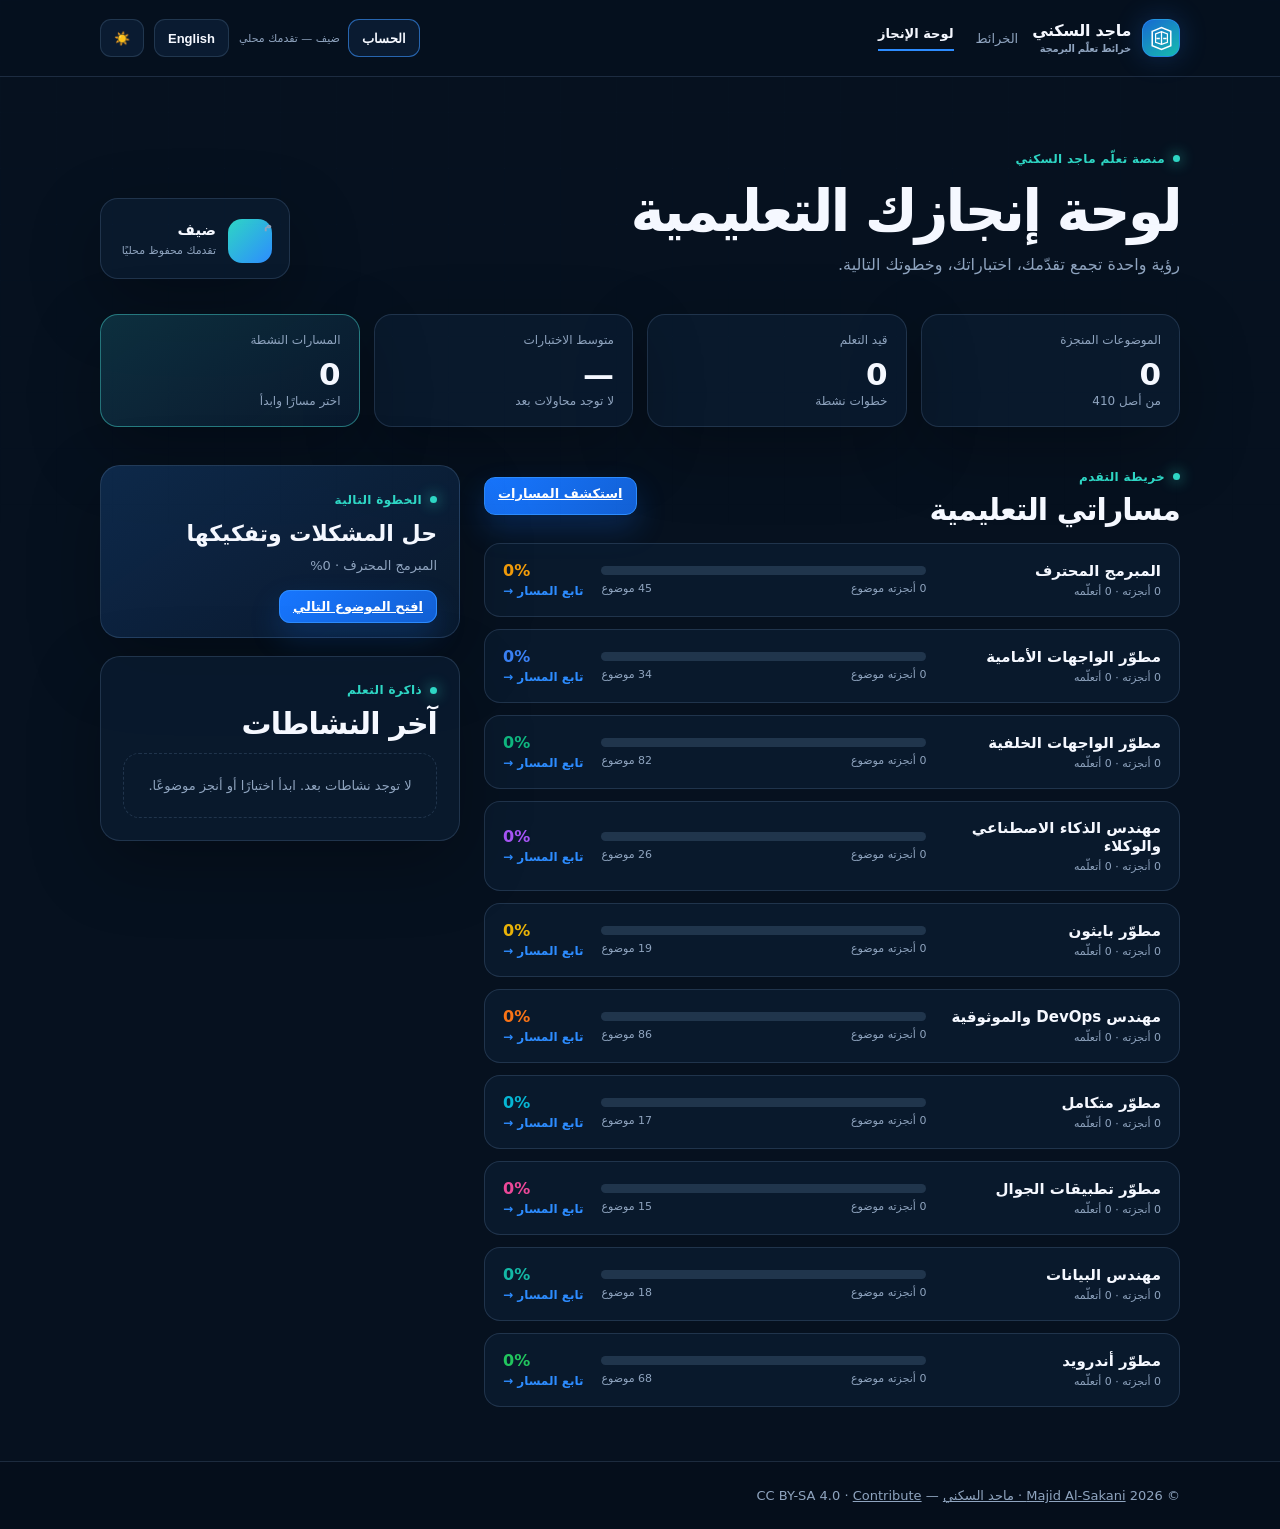
==== docs/dashboard.html @ 13a84f3a "Build cloud learning dashboard and track quizzes" ====
<!doctype html>
<html lang="ar" dir="rtl" data-theme="dark">
<head>
  <meta charset="utf-8" />
  <meta name="viewport" content="width=device-width,initial-scale=1" />
  <title>لوحة الإنجاز · ماجد السكني</title>
  <meta name="description" content="لوحة إنجاز شخصية لمتابعة مسارات تعلّم البرمجة والاختبارات مع ماجد السكني." />
  <meta name="author" content="Majid Al-Sakani — ماجد السكني" />
  <link rel="icon" type="image/png" sizes="96x96" href="./favicon-96.png" />
  <link rel="stylesheet" href="./assets/roadmap.css" />
  <link rel="stylesheet" href="./assets/roadmap-premium.css" />
  <link rel="stylesheet" href="./assets/dashboard.css" />
</head>
<body>
<header class="top"><div class="wrap topbar dashboard-topbar">
  <a class="brand" href="./index.html" aria-label="Developer Roadmaps by Majid Al-Sakani"><span class="brand-mark" aria-hidden="true"><svg viewBox="0 0 32 32" fill="none"><path d="M5 7.5 16 3l11 4.5v17L16 29 5 24.5v-17Z" stroke="currentColor" stroke-width="1.8"/><path d="M9 10.5 16 8l7 2.5v10L16 23l-7-2.5v-10Z" stroke="currentColor" stroke-width="1.4"/><path d="M10 16h4m4 0h4M16 8v15" stroke="currentColor" stroke-width="1.5"/></svg></span><span class="brand-copy"><b class="brand-name">ماجد السكني</b><small class="brand-sub">خرائط تعلّم البرمجة</small></span></a>
  <nav class="dashboard-nav"><a href="./index.html" id="backHome">الخرائط</a><a href="./dashboard.html" class="active" id="dashboardNav">لوحة الإنجاز</a></nav>
  <span class="spacer"></span><div class="roadmap-actions"><button class="btn" id="langBtn" type="button">English</button><button class="btn" id="themeBtn" type="button">☀️</button></div>
</div></header>
<main class="wrap dashboard-main">
  <section class="dashboard-hero"><div><span class="dashboard-kicker" id="kicker">منصة تعلّم ماجد السكني</span><h1 id="title">لوحة إنجازك التعليمية</h1><p id="lead">رؤية واحدة تجمع تقدّمك، اختباراتك، وخطوتك التالية.</p></div><div class="dashboard-identity"><span class="identity-avatar" id="avatar">م</span><div><strong id="identityName">ضيف</strong><span id="identityState">تقدمك محفوظ محليًا</span></div></div></section>
  <section class="dashboard-stats" aria-label="Learning summary">
    <article class="summary-card"><span id="statDoneLabel">الموضوعات المنجزة</span><strong id="statDone">0</strong><small id="statDoneMeta">من أصل 410</small></article>
    <article class="summary-card"><span id="statLearningLabel">قيد التعلم</span><strong id="statLearning">0</strong><small id="statLearningMeta">خطوات نشطة</small></article>
    <article class="summary-card"><span id="statQuizLabel">متوسط الاختبارات</span><strong id="statQuiz">—</strong><small id="statQuizMeta">لا توجد محاولات بعد</small></article>
    <article class="summary-card accent-card"><span id="statPathsLabel">المسارات النشطة</span><strong id="statPaths">0</strong><small id="statPathsMeta">اختر مسارًا وابدأ</small></article>
  </section>
  <section class="dashboard-grid">
    <div class="dashboard-column"><div class="section-head dashboard-section-head"><div><span class="dashboard-kicker" id="pathsKicker">خريطة التقدم</span><h2 id="pathsTitle">مساراتي التعليمية</h2></div><a class="btn btn-primary" href="./index.html" id="browseBtn">استكشف المسارات</a></div><div id="pathsList" class="dashboard-paths"></div></div>
    <aside class="dashboard-column side-column"><section class="next-card"><span class="dashboard-kicker" id="nextKicker">الخطوة التالية</span><h2 id="nextTitle">ابدأ باختيار مسار</h2><p id="nextText">سنقترح لك أول موضوع غير منجز في المسار الأكثر نشاطًا.</p><a class="btn btn-primary" id="nextButton" href="./index.html">استكشف المسارات</a></section><section class="activity-card"><div class="section-head"><div><span class="dashboard-kicker" id="activityKicker">ذاكرة التعلم</span><h2 id="activityTitle">آخر النشاطات</h2></div></div><div id="activityList" class="activity-list"></div></section></aside>
  </section>
</main>
<footer><div class="wrap">© <span id="y"></span> <a href="https://github.com/majid-alsakani">Majid Al-Sakani · ماجد السكني</a> — CC BY-SA 4.0 · <a href="https://github.com/majid-alsakani/developer-roadmap">Contribute</a></div></footer>
<script>document.getElementById('y').textContent=new Date().getFullYear()</script>
<script src="./assets/supabase-config.js"></script>
<script src="./assets/sync.js"></script>
<script src="./assets/dashboard.js"></script>
</body></html>
---- docs/assets/roadmap.css ----
:root{
  --bg:#f8fafc;--panel:#ffffff;--ink:#0f172a;--muted:#64748b;--line:#e2e8f0;
  --primary:#facc15;--primary-ink:#422006;--secondary:#c4b5fd;--secondary-ink:#2e1065;
  --optional:#e2e8f0;--optional-ink:#475569;--done:#22c55e;--learn:#3b82f6;--accent:#2563eb;
  --shadow:0 1px 2px rgba(15,23,42,.06),0 8px 24px rgba(15,23,42,.06);
}
[data-theme="dark"]{
  --bg:#0b1120;--panel:#111827;--ink:#e5e7eb;--muted:#94a3b8;--line:#1f2937;
  --primary:#eab308;--primary-ink:#1c1917;--secondary:#8b5cf6;--secondary-ink:#f5f3ff;
  --optional:#1f2937;--optional-ink:#cbd5e1;--shadow:0 8px 24px rgba(0,0,0,.5);
}
*{box-sizing:border-box}
body{margin:0;background:var(--bg);color:var(--ink);
  font-family:ui-sans-serif,system-ui,"Segoe UI",Tahoma,"Noto Naskh Arabic",sans-serif;
  transition:background .2s,color .2s}
a{color:inherit}
.wrap{max-width:1120px;margin:0 auto;padding:0 20px}
header.top{position:sticky;top:0;z-index:40;background:color-mix(in srgb,var(--bg) 88%,transparent);
  backdrop-filter:blur(10px);border-bottom:1px solid var(--line)}
.topbar{display:flex;align-items:center;gap:12px;height:60px}
.brand{font-weight:800;letter-spacing:-.02em;display:flex;align-items:center;gap:8px;text-decoration:none}
.spacer{flex:1}
.btn{border:1px solid var(--line);background:var(--panel);color:var(--ink);border-radius:10px;
  padding:7px 12px;font-size:13px;font-weight:600;cursor:pointer}
.btn:hover{border-color:var(--accent)}
.hero{padding:44px 0 8px}
.hero h1{font-size:clamp(26px,4vw,40px);margin:0 0 8px;letter-spacing:-.03em}
.hero p{color:var(--muted);margin:0;max-width:640px;line-height:1.7}
.progress{margin:22px 0 8px;background:var(--panel);border:1px solid var(--line);border-radius:14px;
  padding:14px 16px;box-shadow:var(--shadow);display:flex;align-items:center;gap:14px;flex-wrap:wrap}
.bar{flex:1;min-width:180px;height:10px;border-radius:99px;background:var(--line);overflow:hidden}
.bar>i{display:block;height:100%;background:linear-gradient(90deg,var(--learn),var(--done));width:0;transition:width .35s}
.legend{display:flex;gap:14px;flex-wrap:wrap;font-size:12px;color:var(--muted);margin:14px 0 4px}
.legend span{display:inline-flex;align-items:center;gap:6px}
.dot{width:11px;height:11px;border-radius:4px;display:inline-block}
/* map */
.map{position:relative;padding:26px 0 80px}
.map:before{content:"";position:absolute;top:0;bottom:60px;left:50%;width:3px;margin-left:-1.5px;
  background:repeating-linear-gradient(180deg,var(--line) 0 10px,transparent 10px 18px)}
.group{position:relative;margin:34px 0}
.gtitle{position:relative;z-index:2;width:max-content;max-width:78%;margin:0 auto 18px;
  background:var(--ink);color:var(--bg);font-weight:800;font-size:15px;padding:9px 18px;border-radius:12px;
  box-shadow:var(--shadow);text-align:center}
.nodes{display:grid;grid-template-columns:1fr 1fr;gap:10px 46px}
.node{position:relative;text-align:start;border:2px solid transparent;border-radius:12px;
  padding:11px 14px;font-weight:600;font-size:14px;cursor:pointer;box-shadow:var(--shadow);
  display:flex;align-items:center;gap:9px;transition:transform .12s,box-shadow .12s}
.node:hover{transform:translateY(-2px)}
.node.primary{background:var(--primary);color:var(--primary-ink);border-color:rgba(0,0,0,.12)}
.node.secondary{background:var(--secondary);color:var(--secondary-ink);border-color:rgba(0,0,0,.12)}
.node.optional{background:var(--optional);color:var(--optional-ink);border-style:dashed;border-color:var(--muted)}
.node .sub{display:block;font-weight:500;font-size:12px;opacity:.8}
.node .tick{margin-inline-start:auto;font-size:14px}
.node[data-state="done"]{outline:3px solid var(--done);outline-offset:2px}
.node[data-state="learning"]{outline:3px solid var(--learn);outline-offset:2px}
.node[data-state="skip"]{opacity:.45}
.nodes>.node:nth-child(odd){justify-self:end;width:min(100%,360px)}
.nodes>.node:nth-child(even){justify-self:start;width:min(100%,360px)}
@media(max-width:760px){
  .map:before{left:14px}
  .nodes{grid-template-columns:1fr;padding-inline-start:34px}
  .nodes>.node{justify-self:stretch!important;width:auto!important}
  .gtitle{margin-inline-start:34px;margin-inline-end:0}
}
/* drawer */
.scrim{position:fixed;inset:0;background:rgba(2,6,23,.5);opacity:0;pointer-events:none;transition:.2s;z-index:60}
.scrim.on{opacity:1;pointer-events:auto}
.drawer{position:fixed;top:0;inset-inline-end:0;height:100%;width:min(430px,92vw);background:var(--panel);
  border-inline-start:1px solid var(--line);transform:translateX(110%);transition:transform .25s;z-index:70;
  display:flex;flex-direction:column}
[dir="rtl"] .drawer{transform:translateX(-110%)}
.drawer.on{transform:none!important}
.dhead{padding:20px;border-bottom:1px solid var(--line)}
.dhead h3{margin:6px 0 4px;font-size:19px}
.dbody{padding:20px;overflow:auto;flex:1}
.tag{font-size:11px;font-weight:700;text-transform:uppercase;letter-spacing:.08em;color:var(--muted)}
.states{display:flex;gap:8px;flex-wrap:wrap;margin:6px 0 4px}
.states button{flex:1;min-width:96px}
.states button.sel{background:var(--accent);color:#fff;border-color:var(--accent)}
.res a{display:block;border:1px solid var(--line);border-radius:10px;padding:11px 13px;margin-bottom:9px;
  text-decoration:none;font-size:14px;font-weight:600}
.res a:hover{border-color:var(--accent)}
/* cards hub */
.grid{display:grid;grid-template-columns:repeat(auto-fill,minmax(260px,1fr));gap:16px;margin:26px 0 60px}
.card{background:var(--panel);border:1px solid var(--line);border-radius:16px;padding:18px;
  box-shadow:var(--shadow);text-decoration:none;display:block;transition:transform .15s,border-color .15s}
.card:hover{transform:translateY(-3px);border-color:var(--accent)}
.card h3{margin:10px 0 6px;font-size:17px}
.card p{margin:0;color:var(--muted);font-size:13px;line-height:1.6}
.meta{margin-top:12px;font-size:12px;color:var(--muted);display:flex;gap:12px}
.icon{width:42px;height:42px;border-radius:12px;display:grid;place-items:center;font-size:20px}
.search{width:100%;padding:13px 15px;border-radius:12px;border:1px solid var(--line);background:var(--panel);
  color:var(--ink);font-size:15px;margin-top:8px}
footer{border-top:1px solid var(--line);padding:26px 0;color:var(--muted);font-size:13px}

.byline{margin:10px 0 18px;font-size:14px;color:var(--muted);line-height:1.9}
.byline strong{color:var(--text,inherit)}
.byline a{color:var(--primary);text-decoration:none}
.byline a:hover{text-decoration:underline}
---- docs/assets/roadmap-premium.css ----
/* Developer Roadmaps — premium product layer */
:root {
  --bg: #06111f;
  --panel: rgba(10, 27, 48, .82);
  --panel-strong: #0c1d33;
  --ink: #f5f8ff;
  --muted: #8fa4bf;
  --line: rgba(139, 178, 220, .18);
  --accent: #2d8cff;
  --accent-2: #2ed6c4;
  --warm: #f4b640;
  --glow: rgba(45,140,255,.24);
  --shadow-premium: 0 24px 70px rgba(0,0,0,.28);
}
[data-theme="light"] {
  --bg: #f4f8fc;
  --panel: rgba(255,255,255,.88);
  --panel-strong: #fff;
  --ink: #0b1728;
  --muted: #5b708b;
  --line: rgba(33,70,110,.16);
  --glow: rgba(45,140,255,.14);
  --shadow-premium: 0 22px 60px rgba(32,64,100,.14);
}
html { scroll-behavior: smooth; }
body { min-height:100vh; background:var(--bg); color:var(--ink); overflow-x:hidden; }
body::before { content:""; position:fixed; inset:0; pointer-events:none; opacity:.22; background-image:linear-gradient(rgba(80,133,190,.08) 1px, transparent 1px),linear-gradient(90deg,rgba(80,133,190,.08) 1px,transparent 1px); background-size:56px 56px; mask-image:linear-gradient(to bottom,black,transparent 75%); }
.top { background:rgba(6,17,31,.72); border-bottom:1px solid var(--line); }
[data-theme="light"] .top { background:rgba(244,248,252,.82); }
.topbar { height:76px; gap:14px; }
.brand { gap:11px; font-size:15px; }
.brand-mark { width:38px; height:38px; display:grid; place-items:center; border:1px solid rgba(45,140,255,.6); border-radius:12px; color:#fff; background:linear-gradient(145deg,#1769d2,#16bcae); box-shadow:0 0 28px var(--glow); font-size:18px; }
.brand-copy { display:grid; line-height:1.1; }
.brand-name { font-weight:850; font-size:16px; }
.brand-sub { color:var(--muted); font-size:10px; margin-top:4px; }
.brand-mark svg { width:27px; height:27px; }
.btn { min-height:38px; border-radius:11px; border:1px solid var(--line); background:rgba(13,33,56,.74); color:var(--ink); padding:8px 13px; transition:.2s ease; }
[data-theme="light"] .btn { background:rgba(255,255,255,.75); }
.btn:hover { border-color:var(--accent); box-shadow:0 0 18px var(--glow); transform:translateY(-1px); }
.hero { position:relative; display:grid; grid-template-columns:minmax(0,1.05fr) minmax(360px,.95fr); gap:48px; align-items:center; min-height:480px; padding:78px 0 58px; }
.hero::after { content:""; position:absolute; width:620px; height:380px; inset-inline-end:4%; top:6%; background:radial-gradient(ellipse,rgba(45,140,255,.20),transparent 67%); filter:blur(20px); pointer-events:none; }
.hero-copy,.hero-art { position:relative; z-index:1; }
.eyebrow { display:inline-flex; align-items:center; gap:8px; color:var(--accent-2); font-size:13px; font-weight:750; letter-spacing:.01em; }
.eyebrow::before { content:""; width:8px; height:8px; border-radius:50%; background:var(--accent-2); box-shadow:0 0 14px var(--accent-2); }
.hero h1 { max-width:760px; font-size:clamp(36px,5.5vw,70px); line-height:1.08; margin:18px 0 16px; letter-spacing:-.045em; }
.hero h1 .accent { color:var(--accent); }
.hero p { max-width:640px; font-size:17px; line-height:1.9; }
.byline { margin-top:20px; font-size:13px; color:var(--muted); }
.byline strong { color:var(--ink); }
.hero-actions { display:flex; flex-wrap:wrap; gap:12px; margin-top:26px; }
.btn-primary { background:linear-gradient(135deg,#1776ff,#1260d4); border-color:#2d8cff; color:white; box-shadow:0 14px 30px rgba(23,118,255,.22); }
.btn-secondary { background:transparent; }
.trust-row { display:flex; flex-wrap:wrap; gap:18px; margin-top:20px; color:var(--muted); font-size:12px; }
.trust-row span { display:inline-flex; align-items:center; gap:7px; }
.trust-row i { width:7px; height:7px; border-radius:50%; background:var(--accent-2); }
.hero-art { min-height:335px; display:grid; place-items:center; }
.route-visual { position:relative; width:min(100%,560px); aspect-ratio:1.18; border:1px solid var(--line); border-radius:24px; background:linear-gradient(145deg,rgba(14,38,68,.9),rgba(7,20,37,.82)); box-shadow:var(--shadow-premium); overflow:hidden; }
[data-theme="light"] .route-visual { background:linear-gradient(145deg,rgba(255,255,255,.94),rgba(229,239,250,.85)); }
.route-visual::before { content:""; position:absolute; inset:0; background:radial-gradient(circle at 20% 20%,rgba(45,140,255,.22),transparent 28%),linear-gradient(transparent 96%,rgba(45,140,255,.18)); }
.route-grid { position:absolute; inset:0; background-image:linear-gradient(rgba(98,151,207,.09) 1px,transparent 1px),linear-gradient(90deg,rgba(98,151,207,.09) 1px,transparent 1px); background-size:34px 34px; opacity:.5; }
.route-svg { position:absolute; inset:8% 6%; width:88%; height:84%; }
.route-panel { position:absolute; inset-inline-end:20px; top:20px; width:205px; padding:16px; border:1px solid var(--line); border-radius:15px; background:rgba(9,27,48,.86); backdrop-filter:blur(14px); box-shadow:var(--shadow-premium); }
[data-theme="light"] .route-panel { background:rgba(255,255,255,.88); }
.route-panel small { color:var(--muted); font-size:11px; }
.route-panel strong { display:block; margin:6px 0 13px; font-size:16px; }
.route-panel .mini-bar { height:7px; border-radius:99px; background:var(--line); overflow:hidden; }
.route-panel .mini-bar i { display:block; height:100%; width:38%; background:linear-gradient(90deg,var(--accent-2),var(--accent)); border-radius:inherit; }
.route-panel .mini-meta { display:flex; justify-content:space-between; margin-top:8px; color:var(--muted); font-size:11px; }
.stat-pill { position:absolute; inset-inline-start:22px; bottom:20px; display:flex; align-items:center; gap:10px; padding:12px 15px; border:1px solid var(--line); border-radius:14px; background:rgba(9,27,48,.82); backdrop-filter:blur(12px); }
[data-theme="light"] .stat-pill { background:rgba(255,255,255,.86); }
.stat-pill b { color:var(--accent-2); font-size:21px; }
.stat-pill span { color:var(--muted); font-size:11px; }
.continue-panel { display:none; margin:8px 0 32px; padding:22px; border:1px solid rgba(46,214,196,.35); border-radius:18px; background:linear-gradient(110deg,rgba(19,69,91,.5),rgba(10,27,48,.75)); box-shadow:0 18px 44px rgba(46,214,196,.08); }
.continue-panel.on { display:grid; grid-template-columns:1fr auto; align-items:center; gap:18px; }
.continue-panel h2 { margin:0 0 5px; font-size:20px; }
.continue-panel p { margin:0; color:var(--muted); font-size:13px; }
.continue-bar { height:8px; margin-top:14px; border-radius:99px; background:var(--line); overflow:hidden; }
.continue-bar i { display:block; height:100%; background:linear-gradient(90deg,var(--accent-2),var(--accent)); border-radius:inherit; }
.section-head { display:flex; justify-content:space-between; align-items:end; gap:18px; margin:26px 0 16px; }
.section-head h2 { margin:0; font-size:30px; letter-spacing:-.03em; }
.section-head p { margin:0; color:var(--muted); font-size:13px; }
.filters { display:flex; flex-wrap:wrap; gap:8px; margin:8px 0 22px; }
.filter { min-height:34px; padding:7px 12px; border-radius:99px; border:1px solid var(--line); background:transparent; color:var(--muted); cursor:pointer; }
.filter:hover,.filter.active { color:var(--ink); border-color:var(--accent); background:rgba(45,140,255,.13); }
.grid { grid-template-columns:repeat(auto-fill,minmax(270px,1fr)); gap:18px; margin:0 0 70px; }
.card { position:relative; padding:0; overflow:hidden; border-radius:18px; background:linear-gradient(150deg,rgba(14,38,68,.92),rgba(8,22,40,.92)); border:1px solid var(--line); box-shadow:var(--shadow-premium); }
[data-theme="light"] .card { background:rgba(255,255,255,.9); }
.card:hover { transform:translateY(-6px); border-color:rgba(45,140,255,.7); }
.card .card-art { height:150px; position:relative; overflow:hidden; border-bottom:1px solid var(--line); background:linear-gradient(135deg,rgba(45,140,255,.22),rgba(46,214,196,.10)); }
.card .card-art::after { content:""; position:absolute; inset:0; background:linear-gradient(135deg,transparent 40%,rgba(255,255,255,.05)); }
.card .card-art svg { position:absolute; inset:14px; width:calc(100% - 28px); height:calc(100% - 28px); }
.card-body { padding:18px; }
.card h3 { margin:0 0 6px; font-size:18px; }
.card .en-name { display:block; color:var(--muted); font-size:11px; font-weight:500; }
.card p { min-height:52px; }
.meta { align-items:center; flex-wrap:wrap; border-top:1px solid var(--line); padding-top:13px; }
.meta .difficulty { margin-inline-start:auto; color:var(--warm); }
footer { background:rgba(4,13,25,.5); }
[data-theme="light"] footer { background:rgba(224,235,247,.4); }
.roadmap-topbar .brand { min-width:210px; }
.roadmap-actions { display:flex; flex-wrap:wrap; gap:10px; align-items:center; }
.save-note { color:var(--muted); font-size:12px; }
.progress { border-radius:18px; padding:18px; background:var(--panel); border-color:var(--line); box-shadow:var(--shadow-premium); }
.bar { height:11px; }
.map { padding-top:34px; }
.gtitle { border:1px solid var(--line); background:linear-gradient(135deg,var(--panel-strong),rgba(25,65,104,.9)); }
.node { border-radius:14px; padding:14px 16px; min-height:58px; }
.drawer { box-shadow:-20px 0 60px rgba(0,0,0,.25); }
@media(max-width:840px) {
  .hero { grid-template-columns:1fr; padding-top:54px; }
  .hero-art { min-height:290px; }
  .route-panel { inset-inline-end:12px; top:12px; }
  .continue-panel.on { grid-template-columns:1fr; }
}
@media(max-width:560px) {
  .wrap { padding-inline:16px; }
  .topbar { height:68px; }
  .topbar .brand-copy { display:none; }
  .topbar .btn { padding-inline:9px; }
  .hero h1 { font-size:39px; }
  .hero p { font-size:15px; }
  .route-panel { width:170px; padding:12px; }
  .stat-pill { inset-inline-start:12px; bottom:12px; }
  .section-head { display:block; }
  .section-head p { margin-top:7px; }
}

.top-nav { display:flex; align-items:center; gap:28px; margin-inline-end:auto; }
.top-nav a { color:var(--muted); font-size:13px; text-decoration:none; transition:.2s ease; }
.top-nav a:hover { color:var(--ink); }
.featured-card { border-color:rgba(244,182,64,.65); }
.featured { position:absolute; top:14px; inset-inline-start:14px; z-index:2; padding:5px 9px; border:1px solid rgba(244,182,64,.55); border-radius:999px; color:var(--warm); background:rgba(9,27,48,.82); font-size:11px; font-weight:800; }
.card-art.art-professional { color:#f4b640; }
.card-art.art-frontend { color:#2d8cff; }
.card-art.art-backend { color:#2ed6c4; }
.card-art.art-ai-engineer { color:#a78bfa; }
.card-art.art-python { color:#f4b640; }
.card-art.art-devops { color:#2ed6c4; }
.card-art svg { stroke:currentColor; }
.card-art svg circle { fill:var(--panel-strong); }
.card-link { display:flex; justify-content:space-between; align-items:center; margin-top:14px; padding-top:13px; border-top:1px solid var(--line); color:var(--accent); font-size:13px; font-weight:800; }
.card-link span { font-size:18px; }
.about-strip { display:grid; grid-template-columns:.85fr 1.15fr; gap:34px; align-items:center; margin:0 0 22px; padding:28px 30px; border:1px solid var(--line); border-radius:20px; background:linear-gradient(110deg,rgba(16,44,76,.72),rgba(8,23,41,.68)); box-shadow:var(--shadow-premium); }
[data-theme="light"] .about-strip { background:linear-gradient(110deg,rgba(255,255,255,.95),rgba(232,241,250,.85)); }
.about-strip h2 { margin:8px 0 0; font-size:26px; letter-spacing:-.03em; }
.about-strip p { margin:0; color:var(--muted); line-height:1.9; }
.empty-state { grid-column:1/-1; text-align:center; padding:40px; color:var(--muted); border:1px dashed var(--line); border-radius:18px; }
@media(max-width:840px) { .top-nav { display:none; } .about-strip { grid-template-columns:1fr; gap:8px; } }

/* Per-roadmap experience */
.roadmap-hero { min-height:390px; padding:64px 0 38px; grid-template-columns:minmax(0,1fr) minmax(320px,.78fr); }
.roadmap-hero-copy { position:relative; z-index:1; }
.roadmap-kicker { display:inline-flex; align-items:center; gap:8px; color:var(--road-accent,var(--accent)); font-size:12px; font-weight:800; letter-spacing:.04em; text-transform:uppercase; }
.roadmap-kicker::before { content:""; width:8px; height:8px; border-radius:50%; background:var(--road-accent,var(--accent)); box-shadow:0 0 14px var(--road-accent,var(--accent)); }
.roadmap-hero h1 { font-size:clamp(34px,5vw,64px); margin:15px 0 13px; line-height:1.06; letter-spacing:-.05em; }
.roadmap-hero p { max-width:650px; font-size:16px; }
.roadmap-hero-meta { display:flex; flex-wrap:wrap; gap:9px; margin-top:20px; color:var(--muted); font-size:12px; }
.roadmap-hero-meta span { border:1px solid var(--line); border-radius:999px; padding:7px 11px; background:rgba(14,38,68,.58); }
[data-theme="light"] .roadmap-hero-meta span { background:rgba(255,255,255,.78); }
.roadmap-hero-visual { position:relative; z-index:1; min-height:245px; display:grid; place-items:center; border:1px solid color-mix(in srgb,var(--road-accent,var(--accent)) 40%,var(--line)); border-radius:24px; overflow:hidden; background:radial-gradient(circle at 55% 48%,color-mix(in srgb,var(--road-accent,var(--accent)) 25%,transparent),transparent 48%),linear-gradient(145deg,rgba(12,34,60,.96),rgba(6,18,33,.92)); box-shadow:0 0 70px color-mix(in srgb,var(--road-accent,var(--accent)) 14%,transparent),var(--shadow-premium); }
[data-theme="light"] .roadmap-hero-visual { background:radial-gradient(circle at 55% 48%,color-mix(in srgb,var(--road-accent,var(--accent)) 18%,transparent),transparent 48%),linear-gradient(145deg,#fff,#e8f1fa); }
.roadmap-hero-visual::before { content:""; position:absolute; inset:0; opacity:.34; background-image:linear-gradient(color-mix(in srgb,var(--road-accent,var(--accent)) 13%,transparent) 1px,transparent 1px),linear-gradient(90deg,color-mix(in srgb,var(--road-accent,var(--accent)) 13%,transparent) 1px,transparent 1px); background-size:28px 28px; }
.roadmap-art { position:relative; width:90%; height:80%; }
.roadmap-art svg { width:100%; height:100%; overflow:visible; }
.roadmap-art .art-line { stroke:var(--road-accent,var(--accent)); }
.roadmap-art .art-node { fill:var(--panel-strong); stroke:var(--road-accent,var(--accent)); }
.roadmap-art .art-node.done { fill:var(--road-accent,var(--accent)); }
.roadmap-art .art-label { fill:var(--muted); font-size:13px; font-family:ui-sans-serif,system-ui,sans-serif; }
.roadmap-hero[data-track="professional"] .roadmap-hero-visual { --road-accent:#f4b640; }
.roadmap-hero[data-track="frontend"] .roadmap-hero-visual { --road-accent:#2d8cff; }
.roadmap-hero[data-track="backend"] .roadmap-hero-visual { --road-accent:#2ed6c4; }
.roadmap-hero[data-track="ai-engineer"] .roadmap-hero-visual { --road-accent:#a78bfa; }
.roadmap-hero[data-track="python"] .roadmap-hero-visual { --road-accent:#f4b640; }
.roadmap-hero[data-track="devops"] .roadmap-hero-visual { --road-accent:#ff8b71; }
.roadmap-hero[data-track="fullstack"] .roadmap-hero-visual { --road-accent:#22c7e9; }
.roadmap-hero[data-track="mobile"] .roadmap-hero-visual { --road-accent:#f472b6; }
.roadmap-hero[data-track="data"] .roadmap-hero-visual { --road-accent:#2ed6c4; }
.roadmap-hero[data-track="android"] .roadmap-hero-visual { --road-accent:#55d98a; }
.roadmap-actions .btn:first-child { border-color:color-mix(in srgb,var(--road-accent,var(--accent)) 55%,var(--line)); }
@media(max-width:840px) { .roadmap-hero { grid-template-columns:1fr; min-height:0; } .roadmap-hero-visual { min-height:220px; } }

/* Quick quiz */
.quiz-panel { margin-top:22px; padding:16px; border:1px solid color-mix(in srgb,var(--road-accent,var(--accent)) 38%,var(--line)); border-radius:18px; background:linear-gradient(145deg,color-mix(in srgb,var(--road-accent,var(--accent)) 10%,var(--panel)),var(--panel)); }
.quiz-heading { display:flex; gap:11px; align-items:flex-start; }
.quiz-icon { display:grid; place-items:center; width:32px; height:32px; border-radius:10px; color:#071525; background:var(--road-accent,var(--accent)); font-weight:900; }
.quiz-heading h4 { margin:0; font-size:15px; }
.quiz-heading p { margin:4px 0 0; color:var(--muted); font-size:12px; line-height:1.6; }
.quiz-start { width:100%; margin-top:14px; }
.quiz-question { margin-top:16px; }
.quiz-question .quiz-count { color:var(--road-accent,var(--accent)); font-size:11px; font-weight:800; }
.quiz-question h5 { margin:7px 0 12px; font-size:14px; line-height:1.65; }
.quiz-options { display:grid; gap:8px; }
.quiz-option { display:flex; gap:9px; align-items:flex-start; width:100%; padding:11px 12px; color:var(--text); border:1px solid var(--line); border-radius:12px; background:rgba(9,27,47,.62); text-align:inherit; font:inherit; line-height:1.5; }
[data-theme="light"] .quiz-option { background:rgba(255,255,255,.7); }
.quiz-option:hover, .quiz-option.selected { border-color:var(--road-accent,var(--accent)); background:color-mix(in srgb,var(--road-accent,var(--accent)) 13%,transparent); }
.quiz-option.correct { border-color:#28d17c; background:rgba(40,209,124,.13); }
.quiz-option.wrong { border-color:#ff6d78; background:rgba(255,109,120,.13); }
.quiz-option input { accent-color:var(--road-accent,var(--accent)); margin-top:4px; }
.quiz-feedback { margin:13px 0 0; padding:11px 12px; border-radius:12px; font-size:12px; line-height:1.7; }
.quiz-feedback.correct { color:#7af0b4; background:rgba(40,209,124,.1); }
.quiz-feedback.wrong { color:#ffadb3; background:rgba(255,109,120,.1); }
.quiz-actions { display:flex; gap:8px; margin-top:12px; }
.quiz-actions .btn { flex:1; }
.quiz-summary { text-align:center; padding:12px 4px 4px; }
.quiz-score { font-size:31px; font-weight:900; color:var(--road-accent,var(--accent)); }
.quiz-summary p { color:var(--muted); font-size:13px; line-height:1.7; }
.quiz-best { color:var(--muted); font-size:11px; margin-top:8px; }
@media(max-width:600px) { .quiz-actions { flex-direction:column; } }

.quiz-badge { display:inline-grid; place-items:center; min-width:20px; height:20px; margin-inline-start:auto; margin-inline-end:7px; border-radius:7px; color:var(--road-accent,var(--accent)); border:1px solid color-mix(in srgb,var(--road-accent,var(--accent)) 52%,var(--line)); font-size:10px; font-weight:900; }
.node.has-quiz .quiz-badge { box-shadow:0 0 12px color-mix(in srgb,var(--road-accent,var(--accent)) 18%,transparent); }

/* Account and sync surface */
.account-root{position:relative;display:flex;align-items:center;gap:8px;margin-inline:10px 0;z-index:20}
.account-button{border-color:color-mix(in srgb,var(--accent-2) 42%,var(--line));color:var(--ink);white-space:nowrap}
.sync-status{display:none;color:var(--muted);font-size:11px;white-space:nowrap}
.account-popover{position:absolute;top:calc(100% + 12px);inset-inline-end:0;width:min(360px,calc(100vw - 32px));padding:18px;border:1px solid var(--line);border-radius:18px;background:var(--panel-strong);box-shadow:0 20px 60px rgba(0,0,0,.28);text-align:start}
.account-popover[hidden]{display:none}
.account-popover strong{display:block;font-size:16px;margin-bottom:8px}
.account-popover p{color:var(--muted);font-size:13px;line-height:1.7;margin:0 0 14px}
.account-actions{display:grid;gap:10px}
.account-actions .btn{width:100%;justify-content:center}
.account-hint{font-size:12px!important;background:color-mix(in srgb,var(--accent-2) 9%,transparent);padding:10px;border-radius:10px;margin:0!important}
.account-divider{text-align:center;color:var(--muted);font-size:12px}
.account-label{font-size:12px;color:var(--muted)}
.account-input{width:100%;box-sizing:border-box;border:1px solid var(--line);border-radius:10px;background:var(--bg);color:var(--ink);padding:10px 12px;font:inherit}
.account-close{margin-top:4px;width:100%;justify-content:center}
@media (min-width:860px){.sync-status{display:inline-block}}
@media (max-width:700px){.account-root{margin-inline:6px 0}.account-button{font-size:11px;padding:7px 9px}.account-popover{position:fixed;top:70px;inset-inline:16px;width:auto}}


/* Track-specific visual signatures */
.card .card-art { color:var(--card-accent,var(--accent)); background:radial-gradient(circle at 76% 25%,color-mix(in srgb,var(--card-accent,var(--accent)) 30%,transparent),transparent 34%),linear-gradient(135deg,color-mix(in srgb,var(--card-accent,var(--accent)) 20%,#0b2039),rgba(7,20,37,.96)); }
[data-theme="light"] .card .card-art { background:radial-gradient(circle at 76% 25%,color-mix(in srgb,var(--card-accent,var(--accent)) 18%,transparent),transparent 34%),linear-gradient(135deg,color-mix(in srgb,var(--card-accent,var(--accent)) 12%,#fff),#eaf2fa); }
.card-art.art-professional { --card-accent:#f4b640; }
.card-art.art-frontend { --card-accent:#2d8cff; }
.card-art.art-backend { --card-accent:#2ed6c4; }
.card-art.art-ai-engineer { --card-accent:#a78bfa; }
.card-art.art-python { --card-accent:#f4b640; }
.card-art.art-devops { --card-accent:#ff8b71; }
.card-art.art-fullstack { --card-accent:#22c7e9; }
.card-art.art-mobile { --card-accent:#f472b6; }
.card-art.art-data { --card-accent:#2ed6c4; }
.card-art.art-android { --card-accent:#55d98a; }
.card-art.art-fullstack::before,.card-art.art-mobile::before,.card-art.art-data::before,.card-art.art-android::before { content:""; position:absolute; width:120px; height:120px; inset-inline-end:-30px; bottom:-54px; border:1px solid color-mix(in srgb,var(--card-accent) 45%,transparent); border-radius:50%; box-shadow:0 0 0 18px color-mix(in srgb,var(--card-accent) 7%,transparent),0 0 0 36px color-mix(in srgb,var(--card-accent) 5%,transparent); }
.card-art.art-ai-engineer::before { content:""; position:absolute; inset:22px; border:1px dashed color-mix(in srgb,var(--card-accent) 35%,transparent); border-radius:50%; transform:rotate(18deg); }
.card-art.art-professional::before { content:""; position:absolute; inset-inline-start:-30px; top:-50px; width:170px; height:170px; border:1px solid color-mix(in srgb,var(--card-accent) 35%,transparent); border-radius:50%; box-shadow:0 0 0 24px color-mix(in srgb,var(--card-accent) 7%,transparent); }
.roadmap-hero[data-track="professional"] { --hero-glow:#f4b640; }
.roadmap-hero[data-track="frontend"] { --hero-glow:#2d8cff; }
.roadmap-hero[data-track="backend"] { --hero-glow:#2ed6c4; }
.roadmap-hero[data-track="ai-engineer"] { --hero-glow:#a78bfa; }
.roadmap-hero[data-track="python"] { --hero-glow:#f4b640; }
.roadmap-hero[data-track="devops"] { --hero-glow:#ff8b71; }
.roadmap-hero[data-track="fullstack"] { --hero-glow:#22c7e9; }
.roadmap-hero[data-track="mobile"] { --hero-glow:#f472b6; }
.roadmap-hero[data-track="data"] { --hero-glow:#2ed6c4; }
.roadmap-hero[data-track="android"] { --hero-glow:#55d98a; }
.roadmap-hero[data-track]::after { background:radial-gradient(ellipse at 76% 42%,color-mix(in srgb,var(--hero-glow) 25%,transparent),transparent 68%); }
.roadmap-hero[data-track="professional"] .roadmap-hero-copy { border-inline-start:3px solid color-mix(in srgb,var(--hero-glow) 70%,transparent); padding-inline-start:22px; }
.roadmap-hero[data-track="ai-engineer"] .roadmap-hero-visual { border-radius:34px; }
.roadmap-hero[data-track="mobile"] .roadmap-hero-visual,.roadmap-hero[data-track="android"] .roadmap-hero-visual { border-radius:32px; }
.roadmap-hero[data-track="data"] .roadmap-hero-visual,.roadmap-hero[data-track="devops"] .roadmap-hero-visual { border-style:dashed; }
@media(max-width:840px) { .roadmap-hero[data-track="professional"] .roadmap-hero-copy { border-inline-start:0; border-top:3px solid color-mix(in srgb,var(--hero-glow) 70%,transparent); padding-inline-start:0; padding-top:18px; } }


/* Track-level interactive quiz */
.path-quiz-bar{display:grid;grid-template-columns:minmax(0,1fr) auto;align-items:center;gap:22px;margin:18px 0 8px;padding:22px 24px;border:1px solid color-mix(in srgb,var(--road-accent,var(--accent)) 42%,var(--line));border-radius:20px;background:linear-gradient(110deg,color-mix(in srgb,var(--road-accent,var(--accent)) 12%,var(--panel)),var(--panel));box-shadow:var(--shadow-premium)}.path-quiz-bar[hidden],.path-quiz-modal[hidden]{display:none}.path-quiz-bar h2{margin:8px 0 4px;font-size:20px}.path-quiz-bar p{margin:0;color:var(--muted);font-size:13px;line-height:1.7}.path-quiz-bar .btn{min-width:150px}.path-quiz-modal{position:fixed;inset:0;z-index:70;display:grid;place-items:center;padding:20px;background:rgba(2,9,18,.72);backdrop-filter:blur(10px)}.path-quiz-dialog{width:min(680px,100%);max-height:min(760px,calc(100vh - 40px));overflow:auto;padding:24px;border:1px solid color-mix(in srgb,var(--road-accent,var(--accent)) 50%,var(--line));border-radius:24px;background:var(--panel-strong);box-shadow:0 28px 90px rgba(0,0,0,.42)}.path-quiz-dialog-head{display:flex;justify-content:space-between;align-items:flex-start;gap:16px;border-bottom:1px solid var(--line);padding-bottom:17px}.path-quiz-dialog-head h2{margin:8px 0 0;font-size:24px}.path-quiz-q{padding-top:20px}.path-quiz-q .quiz-count{color:var(--road-accent,var(--accent));font-size:12px;font-weight:850}.path-quiz-topic{display:inline-block;margin:10px 0 5px;color:var(--muted);font-size:12px}.path-quiz-q h3{margin:5px 0 17px;font-size:19px;line-height:1.65}.path-quiz-options{display:grid;gap:9px}.path-quiz-option{display:flex;align-items:flex-start;gap:10px;padding:13px;border:1px solid var(--line);border-radius:13px;background:color-mix(in srgb,var(--road-accent,var(--accent)) 4%,var(--panel));cursor:pointer;line-height:1.6}.path-quiz-option:hover,.path-quiz-option.selected{border-color:var(--road-accent,var(--accent));background:color-mix(in srgb,var(--road-accent,var(--accent)) 12%,var(--panel))}.path-quiz-option.correct{border-color:#28d17c;background:rgba(40,209,124,.13)}.path-quiz-option.wrong{border-color:#ff6d78;background:rgba(255,109,120,.13)}.path-quiz-option input{accent-color:var(--road-accent,var(--accent));margin-top:5px}.path-quiz-feedback{margin-top:16px;padding:13px;border-radius:13px;font-size:13px;line-height:1.75}.path-quiz-feedback.correct{color:#7af0b4;background:rgba(40,209,124,.1)}.path-quiz-feedback.wrong{color:#ffadb3;background:rgba(255,109,120,.1)}.path-quiz-actions{display:flex;gap:10px;margin-top:18px}.path-quiz-actions .btn{flex:1}.path-quiz-result{text-align:center;padding:28px 8px 10px}.path-quiz-result-score{font-size:54px;font-weight:950;color:var(--road-accent,var(--accent))}.path-quiz-result h3{margin:6px 0 10px;font-size:23px}.path-quiz-result p{color:var(--muted);line-height:1.8}.path-quiz-result .btn{margin-top:12px;min-width:180px}@media(max-width:650px){.path-quiz-bar{grid-template-columns:1fr;padding:18px}.path-quiz-bar .btn{width:100%}.path-quiz-dialog{padding:18px;border-radius:18px}.path-quiz-q h3{font-size:16px}.path-quiz-actions{flex-direction:column}}
---- docs/assets/dashboard.css ----
.dashboard-topbar{min-height:76px}.dashboard-nav{display:flex;align-items:center;gap:22px;margin-inline-end:20px}.dashboard-nav a{color:var(--muted);font-size:13px;text-decoration:none}.dashboard-nav a:hover,.dashboard-nav a.active{color:var(--ink)}.dashboard-nav a.active{font-weight:800;border-bottom:2px solid var(--accent);padding-bottom:8px}.dashboard-main{padding-bottom:54px}.dashboard-hero{display:flex;justify-content:space-between;align-items:end;gap:30px;padding:70px 0 35px}.dashboard-kicker{display:inline-flex;align-items:center;gap:8px;color:var(--accent-2);font-size:12px;font-weight:850;letter-spacing:.03em}.dashboard-kicker::before{content:"";width:7px;height:7px;border-radius:50%;background:currentColor;box-shadow:0 0 14px currentColor}.dashboard-hero h1{margin:14px 0 8px;font-size:clamp(34px,5vw,58px);letter-spacing:-.05em;line-height:1.08}.dashboard-hero p{margin:0;color:var(--muted);font-size:16px;line-height:1.8}.dashboard-identity{display:flex;align-items:center;gap:12px;min-width:190px;padding:15px 17px;border:1px solid var(--line);border-radius:18px;background:var(--panel);box-shadow:var(--shadow-premium)}.identity-avatar{display:grid;place-items:center;width:44px;height:44px;border-radius:14px;color:#071525;background:linear-gradient(135deg,var(--accent-2),var(--accent));font-weight:900;font-size:20px}.dashboard-identity strong,.dashboard-identity span{display:block}.dashboard-identity strong{font-size:15px}.dashboard-identity span{margin-top:5px;color:var(--muted);font-size:11px}.dashboard-stats{display:grid;grid-template-columns:repeat(4,1fr);gap:14px;margin-bottom:38px}.summary-card{min-height:112px;padding:18px;border:1px solid var(--line);border-radius:18px;background:var(--panel);box-shadow:var(--shadow-premium)}.summary-card span,.summary-card small{display:block;color:var(--muted);font-size:12px}.summary-card strong{display:block;margin:12px 0 4px;font-size:31px;line-height:1;color:var(--ink)}.summary-card.accent-card{border-color:color-mix(in srgb,var(--accent-2) 38%,var(--line));background:linear-gradient(145deg,color-mix(in srgb,var(--accent-2) 12%,var(--panel)),var(--panel))}.dashboard-grid{display:grid;grid-template-columns:minmax(0,1.45fr) minmax(290px,.75fr);gap:24px}.dashboard-section-head{margin-top:0;align-items:center}.dashboard-section-head h2,.activity-card h2{margin-top:8px}.dashboard-paths{display:grid;gap:12px}.path-progress-card{display:grid;grid-template-columns:minmax(150px,.8fr) minmax(180px,1.2fr) auto;align-items:center;gap:18px;padding:17px 18px;border:1px solid var(--line);border-radius:16px;background:var(--panel);transition:.2s ease}.path-progress-card:hover{transform:translateY(-2px);border-color:var(--accent)}.path-name strong,.path-name span{display:block}.path-name strong{font-size:15px}.path-name span{color:var(--muted);font-size:11px;margin-top:5px}.path-bar{height:9px;border-radius:99px;background:var(--line);overflow:hidden}.path-bar i{display:block;height:100%;width:0;border-radius:inherit;background:linear-gradient(90deg,var(--path-accent),var(--accent-2))}.path-meta{display:flex;justify-content:space-between;margin-top:7px;color:var(--muted);font-size:11px}.path-percent{min-width:43px;text-align:end;color:var(--path-accent);font-weight:850}.path-link{color:var(--accent);font-size:12px;font-weight:800;text-decoration:none;white-space:nowrap}.side-column{display:grid;align-content:start;gap:18px}.next-card,.activity-card{padding:22px;border:1px solid var(--line);border-radius:20px;background:var(--panel);box-shadow:var(--shadow-premium)}.next-card{background:linear-gradient(145deg,color-mix(in srgb,var(--accent) 14%,var(--panel)),var(--panel))}.next-card h2{margin:14px 0 8px;font-size:22px}.next-card p{margin:0 0 18px;color:var(--muted);font-size:13px;line-height:1.8}.next-card .btn{width:100%}.activity-card .section-head{margin:0 0 12px}.activity-list{display:grid;gap:10px}.activity-item{display:flex;justify-content:space-between;gap:10px;padding:11px 0;border-bottom:1px solid var(--line);font-size:12px}.activity-item:last-child{border-bottom:0}.activity-item strong{display:block}.activity-item span{display:block;color:var(--muted);margin-top:4px}.activity-score{color:var(--accent-2);font-weight:900}.empty-dashboard{padding:24px;border:1px dashed var(--line);border-radius:16px;color:var(--muted);text-align:center;font-size:13px}.dashboard-loading{color:var(--muted);padding:22px 0}@media(max-width:900px){.dashboard-grid{grid-template-columns:1fr}.dashboard-stats{grid-template-columns:repeat(2,1fr)}}@media(max-width:700px){.dashboard-nav{display:none}.dashboard-hero{display:block;padding-top:48px}.dashboard-identity{margin-top:24px}.path-progress-card{grid-template-columns:1fr;gap:11px}.path-percent{text-align:start}.path-link{display:inline-block}.dashboard-stats{gap:10px}.summary-card{min-height:100px;padding:14px}.summary-card strong{font-size:26px}}
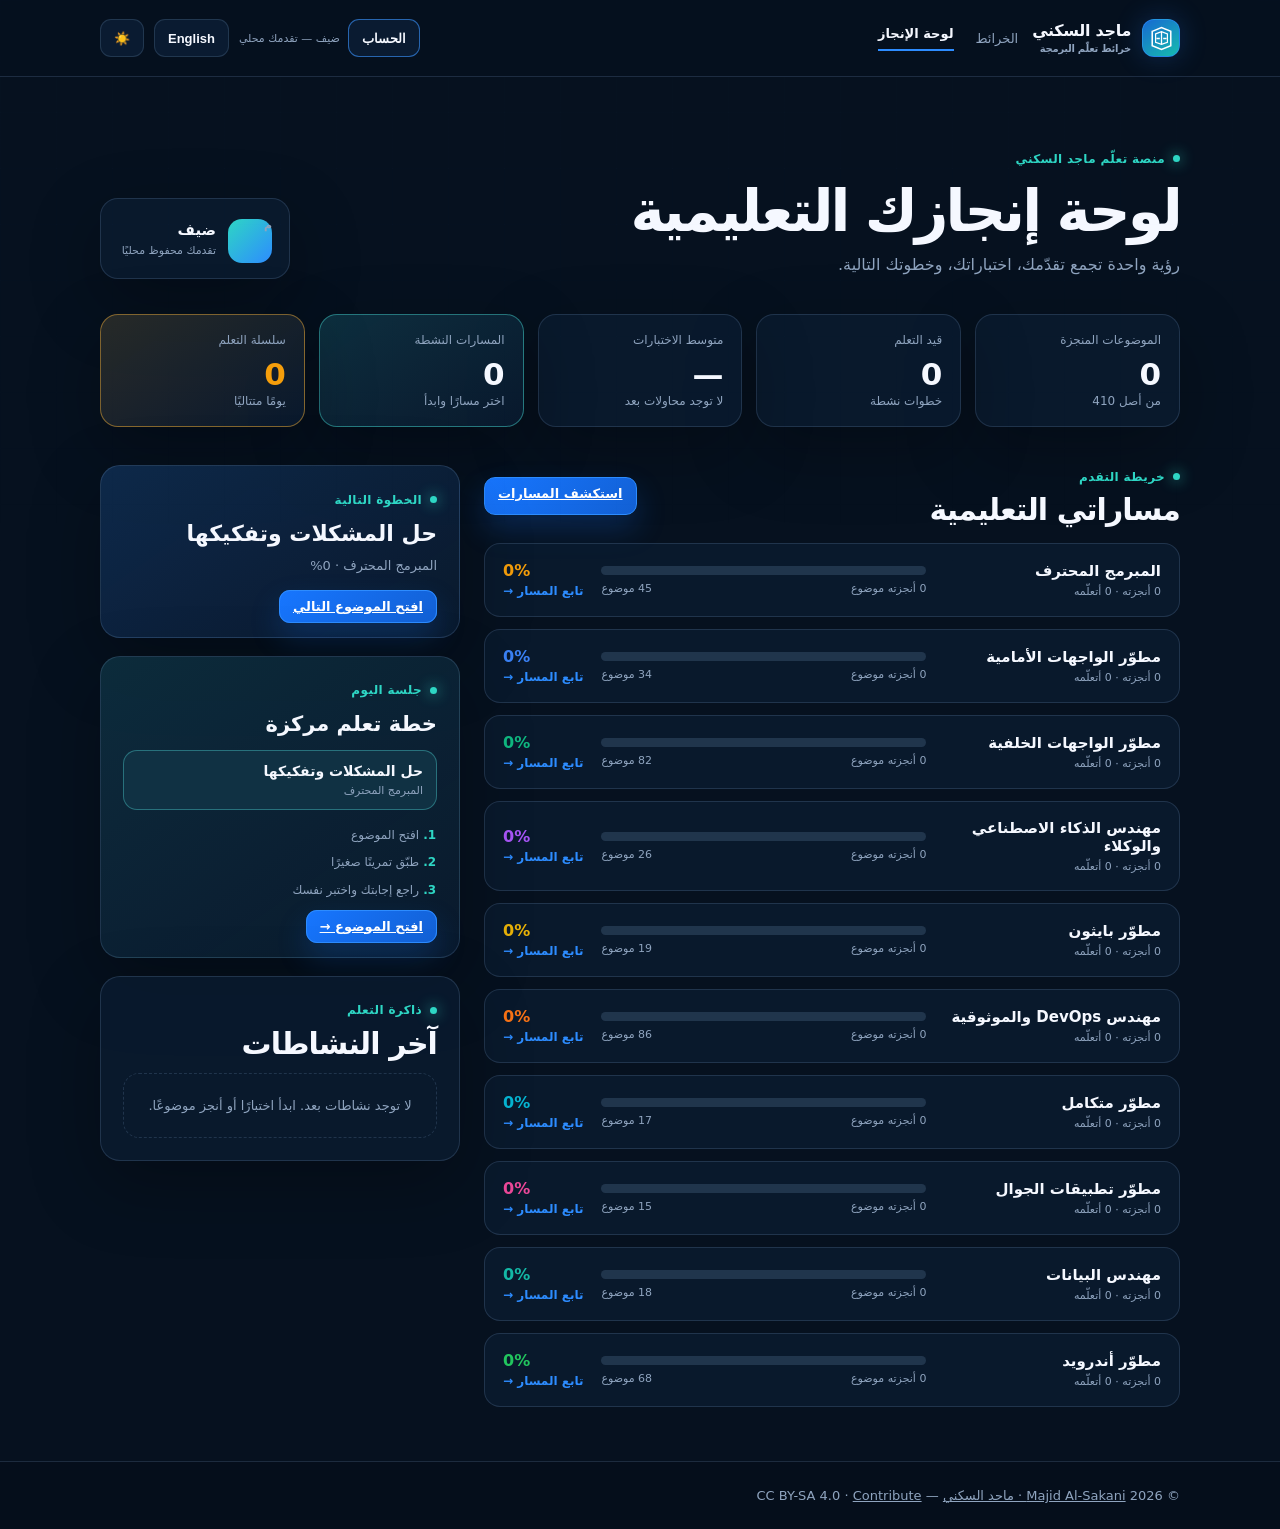
==== commit 41f6ed52: "Add focused learning sessions and streak tracking" ====
--- a/docs/dashboard.html
+++ b/docs/dashboard.html
@@ -24,10 +24,11 @@
     <article class="summary-card"><span id="statLearningLabel">قيد التعلم</span><strong id="statLearning">0</strong><small id="statLearningMeta">خطوات نشطة</small></article>
     <article class="summary-card"><span id="statQuizLabel">متوسط الاختبارات</span><strong id="statQuiz">—</strong><small id="statQuizMeta">لا توجد محاولات بعد</small></article>
     <article class="summary-card accent-card"><span id="statPathsLabel">المسارات النشطة</span><strong id="statPaths">0</strong><small id="statPathsMeta">اختر مسارًا وابدأ</small></article>
+    <article class="summary-card streak-card"><span id="statStreakLabel">سلسلة التعلم</span><strong id="statStreak">0</strong><small id="statStreakMeta">يومًا متتاليًا</small></article>
   </section>
   <section class="dashboard-grid">
     <div class="dashboard-column"><div class="section-head dashboard-section-head"><div><span class="dashboard-kicker" id="pathsKicker">خريطة التقدم</span><h2 id="pathsTitle">مساراتي التعليمية</h2></div><a class="btn btn-primary" href="./index.html" id="browseBtn">استكشف المسارات</a></div><div id="pathsList" class="dashboard-paths"></div></div>
-    <aside class="dashboard-column side-column"><section class="next-card"><span class="dashboard-kicker" id="nextKicker">الخطوة التالية</span><h2 id="nextTitle">ابدأ باختيار مسار</h2><p id="nextText">سنقترح لك أول موضوع غير منجز في المسار الأكثر نشاطًا.</p><a class="btn btn-primary" id="nextButton" href="./index.html">استكشف المسارات</a></section><section class="activity-card"><div class="section-head"><div><span class="dashboard-kicker" id="activityKicker">ذاكرة التعلم</span><h2 id="activityTitle">آخر النشاطات</h2></div></div><div id="activityList" class="activity-list"></div></section></aside>
+    <aside class="dashboard-column side-column"><section class="next-card"><span class="dashboard-kicker" id="nextKicker">الخطوة التالية</span><h2 id="nextTitle">ابدأ باختيار مسار</h2><p id="nextText">سنقترح لك أول موضوع غير منجز في المسار الأكثر نشاطًا.</p><a class="btn btn-primary" id="nextButton" href="./index.html">استكشف المسارات</a></section><section class="focus-card"><span class="dashboard-kicker" id="focusKicker">جلسة اليوم</span><h2 id="focusTitle">خطة تعلم مركزة</h2><div id="focusSteps"></div></section><section class="activity-card"><div class="section-head"><div><span class="dashboard-kicker" id="activityKicker">ذاكرة التعلم</span><h2 id="activityTitle">آخر النشاطات</h2></div></div><div id="activityList" class="activity-list"></div></section></aside>
   </section>
 </main>
 <footer><div class="wrap">© <span id="y"></span> <a href="https://github.com/majid-alsakani">Majid Al-Sakani · ماجد السكني</a> — CC BY-SA 4.0 · <a href="https://github.com/majid-alsakani/developer-roadmap">Contribute</a></div></footer>
--- a/docs/assets/roadmap-premium.css
+++ b/docs/assets/roadmap-premium.css
@@ -265,3 +265,10 @@
 
 /* Track-level interactive quiz */
 .path-quiz-bar{display:grid;grid-template-columns:minmax(0,1fr) auto;align-items:center;gap:22px;margin:18px 0 8px;padding:22px 24px;border:1px solid color-mix(in srgb,var(--road-accent,var(--accent)) 42%,var(--line));border-radius:20px;background:linear-gradient(110deg,color-mix(in srgb,var(--road-accent,var(--accent)) 12%,var(--panel)),var(--panel));box-shadow:var(--shadow-premium)}.path-quiz-bar[hidden],.path-quiz-modal[hidden]{display:none}.path-quiz-bar h2{margin:8px 0 4px;font-size:20px}.path-quiz-bar p{margin:0;color:var(--muted);font-size:13px;line-height:1.7}.path-quiz-bar .btn{min-width:150px}.path-quiz-modal{position:fixed;inset:0;z-index:70;display:grid;place-items:center;padding:20px;background:rgba(2,9,18,.72);backdrop-filter:blur(10px)}.path-quiz-dialog{width:min(680px,100%);max-height:min(760px,calc(100vh - 40px));overflow:auto;padding:24px;border:1px solid color-mix(in srgb,var(--road-accent,var(--accent)) 50%,var(--line));border-radius:24px;background:var(--panel-strong);box-shadow:0 28px 90px rgba(0,0,0,.42)}.path-quiz-dialog-head{display:flex;justify-content:space-between;align-items:flex-start;gap:16px;border-bottom:1px solid var(--line);padding-bottom:17px}.path-quiz-dialog-head h2{margin:8px 0 0;font-size:24px}.path-quiz-q{padding-top:20px}.path-quiz-q .quiz-count{color:var(--road-accent,var(--accent));font-size:12px;font-weight:850}.path-quiz-topic{display:inline-block;margin:10px 0 5px;color:var(--muted);font-size:12px}.path-quiz-q h3{margin:5px 0 17px;font-size:19px;line-height:1.65}.path-quiz-options{display:grid;gap:9px}.path-quiz-option{display:flex;align-items:flex-start;gap:10px;padding:13px;border:1px solid var(--line);border-radius:13px;background:color-mix(in srgb,var(--road-accent,var(--accent)) 4%,var(--panel));cursor:pointer;line-height:1.6}.path-quiz-option:hover,.path-quiz-option.selected{border-color:var(--road-accent,var(--accent));background:color-mix(in srgb,var(--road-accent,var(--accent)) 12%,var(--panel))}.path-quiz-option.correct{border-color:#28d17c;background:rgba(40,209,124,.13)}.path-quiz-option.wrong{border-color:#ff6d78;background:rgba(255,109,120,.13)}.path-quiz-option input{accent-color:var(--road-accent,var(--accent));margin-top:5px}.path-quiz-feedback{margin-top:16px;padding:13px;border-radius:13px;font-size:13px;line-height:1.75}.path-quiz-feedback.correct{color:#7af0b4;background:rgba(40,209,124,.1)}.path-quiz-feedback.wrong{color:#ffadb3;background:rgba(255,109,120,.1)}.path-quiz-actions{display:flex;gap:10px;margin-top:18px}.path-quiz-actions .btn{flex:1}.path-quiz-result{text-align:center;padding:28px 8px 10px}.path-quiz-result-score{font-size:54px;font-weight:950;color:var(--road-accent,var(--accent))}.path-quiz-result h3{margin:6px 0 10px;font-size:23px}.path-quiz-result p{color:var(--muted);line-height:1.8}.path-quiz-result .btn{margin-top:12px;min-width:180px}@media(max-width:650px){.path-quiz-bar{grid-template-columns:1fr;padding:18px}.path-quiz-bar .btn{width:100%}.path-quiz-dialog{padding:18px;border-radius:18px}.path-quiz-q h3{font-size:16px}.path-quiz-actions{flex-direction:column}}
+
+
+/* Structured learning layer */
+.education-panel{margin:24px 0 10px;padding:24px;border:1px solid var(--line);border-radius:22px;background:linear-gradient(145deg,color-mix(in srgb,var(--road-accent,var(--accent)) 8%,var(--panel)),var(--panel));box-shadow:var(--shadow-premium)}.education-panel[hidden]{display:none}.education-head{display:grid;grid-template-columns:minmax(0,1fr) minmax(220px,.65fr);gap:24px;align-items:start}.education-head h2{margin:9px 0 5px;font-size:24px}.education-head p{margin:0;color:var(--muted);font-size:13px;line-height:1.8}.education-rules{display:grid;gap:8px}.education-rules span{display:flex;gap:8px;align-items:flex-start;color:var(--muted);font-size:12px;line-height:1.6}.education-rules span::before{content:"✓";display:grid;place-items:center;flex:0 0 19px;height:19px;border-radius:50%;color:#071525;background:var(--road-accent,var(--accent));font-size:11px;font-weight:900}.education-projects{display:grid;grid-template-columns:repeat(2,minmax(0,1fr));gap:12px;margin-top:22px}.education-project{padding:17px;border:1px solid var(--line);border-radius:16px;background:color-mix(in srgb,var(--road-accent,var(--accent)) 5%,var(--panel-strong))}.education-project h3{margin:0 0 7px;font-size:16px}.education-project p{margin:0 0 12px;color:var(--muted);font-size:12px;line-height:1.7}.education-project .project-label{color:var(--road-accent,var(--accent));font-size:11px;font-weight:850}.education-milestones{display:grid;gap:7px;margin:13px 0 0;padding:0;list-style:none}.education-milestones li{display:flex;gap:8px;color:var(--muted);font-size:11px;line-height:1.5}.education-milestones li::before{content:"→";color:var(--road-accent,var(--accent));font-weight:900}.education-difficulty{display:inline-block;margin-top:13px;padding:5px 9px;border:1px solid var(--line);border-radius:999px;color:var(--muted);font-size:10px}@media(max-width:700px){.education-head,.education-projects{grid-template-columns:1fr}.education-panel{padding:18px}}
+
+
+.media-list{display:grid;gap:9px}.media-card{display:grid;grid-template-columns:30px minmax(0,1fr) auto;gap:10px;align-items:center;padding:12px;border:1px solid var(--line);border-radius:14px;background:var(--panel-strong);color:var(--text);text-decoration:none;transition:transform .18s ease,border-color .18s ease,background .18s ease}.media-card:hover,.media-card:focus-visible{transform:translateY(-2px);border-color:var(--road-accent,var(--accent));background:color-mix(in srgb,var(--road-accent,var(--accent)) 8%,var(--panel-strong))}.media-icon{display:grid;place-items:center;width:29px;height:29px;border-radius:10px;background:color-mix(in srgb,var(--road-accent,var(--accent)) 18%,transparent);color:var(--road-accent,var(--accent));font-size:13px}.media-card strong,.media-card small{display:block}.media-card strong{font-size:12px;line-height:1.5}.media-card small{margin-top:3px;color:var(--muted);font-size:10px}.media-open{color:var(--road-accent,var(--accent));font-size:10px;white-space:nowrap}.media-empty{margin:0;color:var(--muted);font-size:11px;line-height:1.7}@media(max-width:480px){.media-card{grid-template-columns:30px minmax(0,1fr)}.media-open{grid-column:2}}
--- a/docs/assets/dashboard.css
+++ b/docs/assets/dashboard.css
@@ -1 +1,4 @@
 .dashboard-topbar{min-height:76px}.dashboard-nav{display:flex;align-items:center;gap:22px;margin-inline-end:20px}.dashboard-nav a{color:var(--muted);font-size:13px;text-decoration:none}.dashboard-nav a:hover,.dashboard-nav a.active{color:var(--ink)}.dashboard-nav a.active{font-weight:800;border-bottom:2px solid var(--accent);padding-bottom:8px}.dashboard-main{padding-bottom:54px}.dashboard-hero{display:flex;justify-content:space-between;align-items:end;gap:30px;padding:70px 0 35px}.dashboard-kicker{display:inline-flex;align-items:center;gap:8px;color:var(--accent-2);font-size:12px;font-weight:850;letter-spacing:.03em}.dashboard-kicker::before{content:"";width:7px;height:7px;border-radius:50%;background:currentColor;box-shadow:0 0 14px currentColor}.dashboard-hero h1{margin:14px 0 8px;font-size:clamp(34px,5vw,58px);letter-spacing:-.05em;line-height:1.08}.dashboard-hero p{margin:0;color:var(--muted);font-size:16px;line-height:1.8}.dashboard-identity{display:flex;align-items:center;gap:12px;min-width:190px;padding:15px 17px;border:1px solid var(--line);border-radius:18px;background:var(--panel);box-shadow:var(--shadow-premium)}.identity-avatar{display:grid;place-items:center;width:44px;height:44px;border-radius:14px;color:#071525;background:linear-gradient(135deg,var(--accent-2),var(--accent));font-weight:900;font-size:20px}.dashboard-identity strong,.dashboard-identity span{display:block}.dashboard-identity strong{font-size:15px}.dashboard-identity span{margin-top:5px;color:var(--muted);font-size:11px}.dashboard-stats{display:grid;grid-template-columns:repeat(4,1fr);gap:14px;margin-bottom:38px}.summary-card{min-height:112px;padding:18px;border:1px solid var(--line);border-radius:18px;background:var(--panel);box-shadow:var(--shadow-premium)}.summary-card span,.summary-card small{display:block;color:var(--muted);font-size:12px}.summary-card strong{display:block;margin:12px 0 4px;font-size:31px;line-height:1;color:var(--ink)}.summary-card.accent-card{border-color:color-mix(in srgb,var(--accent-2) 38%,var(--line));background:linear-gradient(145deg,color-mix(in srgb,var(--accent-2) 12%,var(--panel)),var(--panel))}.dashboard-grid{display:grid;grid-template-columns:minmax(0,1.45fr) minmax(290px,.75fr);gap:24px}.dashboard-section-head{margin-top:0;align-items:center}.dashboard-section-head h2,.activity-card h2{margin-top:8px}.dashboard-paths{display:grid;gap:12px}.path-progress-card{display:grid;grid-template-columns:minmax(150px,.8fr) minmax(180px,1.2fr) auto;align-items:center;gap:18px;padding:17px 18px;border:1px solid var(--line);border-radius:16px;background:var(--panel);transition:.2s ease}.path-progress-card:hover{transform:translateY(-2px);border-color:var(--accent)}.path-name strong,.path-name span{display:block}.path-name strong{font-size:15px}.path-name span{color:var(--muted);font-size:11px;margin-top:5px}.path-bar{height:9px;border-radius:99px;background:var(--line);overflow:hidden}.path-bar i{display:block;height:100%;width:0;border-radius:inherit;background:linear-gradient(90deg,var(--path-accent),var(--accent-2))}.path-meta{display:flex;justify-content:space-between;margin-top:7px;color:var(--muted);font-size:11px}.path-percent{min-width:43px;text-align:end;color:var(--path-accent);font-weight:850}.path-link{color:var(--accent);font-size:12px;font-weight:800;text-decoration:none;white-space:nowrap}.side-column{display:grid;align-content:start;gap:18px}.next-card,.activity-card{padding:22px;border:1px solid var(--line);border-radius:20px;background:var(--panel);box-shadow:var(--shadow-premium)}.next-card{background:linear-gradient(145deg,color-mix(in srgb,var(--accent) 14%,var(--panel)),var(--panel))}.next-card h2{margin:14px 0 8px;font-size:22px}.next-card p{margin:0 0 18px;color:var(--muted);font-size:13px;line-height:1.8}.next-card .btn{width:100%}.activity-card .section-head{margin:0 0 12px}.activity-list{display:grid;gap:10px}.activity-item{display:flex;justify-content:space-between;gap:10px;padding:11px 0;border-bottom:1px solid var(--line);font-size:12px}.activity-item:last-child{border-bottom:0}.activity-item strong{display:block}.activity-item span{display:block;color:var(--muted);margin-top:4px}.activity-score{color:var(--accent-2);font-weight:900}.empty-dashboard{padding:24px;border:1px dashed var(--line);border-radius:16px;color:var(--muted);text-align:center;font-size:13px}.dashboard-loading{color:var(--muted);padding:22px 0}@media(max-width:900px){.dashboard-grid{grid-template-columns:1fr}.dashboard-stats{grid-template-columns:repeat(2,1fr)}}@media(max-width:700px){.dashboard-nav{display:none}.dashboard-hero{display:block;padding-top:48px}.dashboard-identity{margin-top:24px}.path-progress-card{grid-template-columns:1fr;gap:11px}.path-percent{text-align:start}.path-link{display:inline-block}.dashboard-stats{gap:10px}.summary-card{min-height:100px;padding:14px}.summary-card strong{font-size:26px}}
+
+
+.dashboard-stats{grid-template-columns:repeat(5,minmax(0,1fr))}.streak-card{border-color:color-mix(in srgb,#f59e0b 42%,var(--line));background:linear-gradient(145deg,color-mix(in srgb,#f59e0b 13%,var(--panel)),var(--panel))}.streak-card strong{color:#f59e0b}.focus-card{padding:22px;border:1px solid var(--line);border-radius:20px;background:linear-gradient(145deg,color-mix(in srgb,var(--accent-2) 10%,var(--panel)),var(--panel));box-shadow:var(--shadow-premium)}.focus-card h2{margin:14px 0 14px;font-size:21px}.focus-topic{padding:12px 13px;border-radius:14px;background:color-mix(in srgb,var(--accent-2) 11%,var(--panel-strong));border:1px solid color-mix(in srgb,var(--accent-2) 28%,var(--line))}.focus-topic strong,.focus-topic span{display:block}.focus-topic strong{font-size:14px}.focus-topic span{margin-top:5px;color:var(--muted);font-size:11px}.focus-steps{display:grid;gap:9px;margin:16px 0;padding:0 18px 0 0;color:var(--muted);font-size:12px;line-height:1.55}.focus-steps li::marker{color:var(--accent-2);font-weight:900}.focus-card .btn{width:100%}.focus-empty{margin:0;color:var(--muted);font-size:12px;line-height:1.8}@media(max-width:1100px){.dashboard-stats{grid-template-columns:repeat(3,1fr)}}@media(max-width:700px){.dashboard-stats{grid-template-columns:repeat(2,1fr)}}
